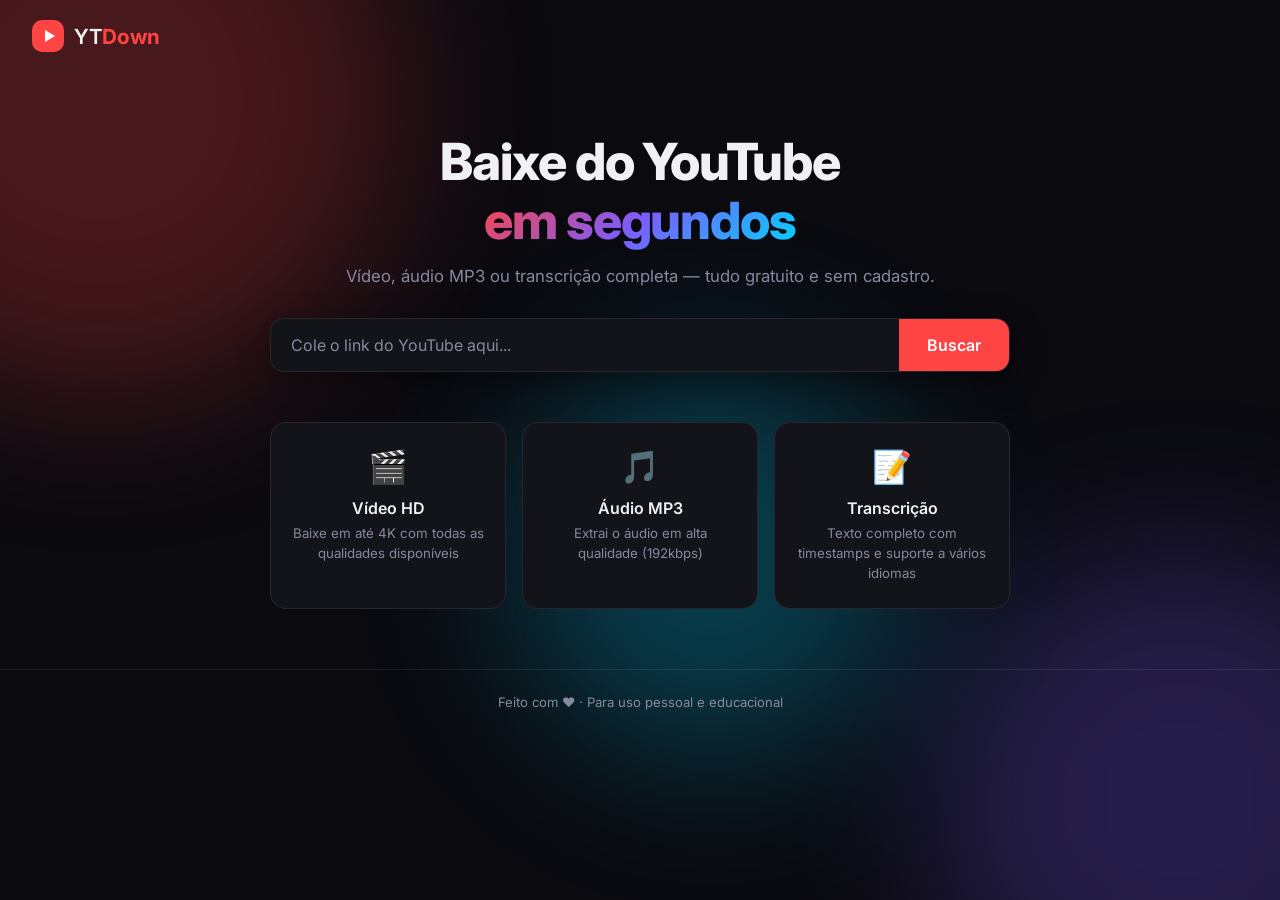
==== frontend/index.html @ 519b7a2e "YT Downloader - deploy inicial para Vercel" ====
<!DOCTYPE html>
<html lang="pt-BR">
<head>
  <meta charset="UTF-8" />
  <meta name="viewport" content="width=device-width, initial-scale=1.0" />
  <title>YT Downloader</title>
  <link rel="stylesheet" href="style.css" />
  <link rel="preconnect" href="https://fonts.googleapis.com" />
  <link href="https://fonts.googleapis.com/css2?family=Inter:wght@400;500;600;700;800&display=swap" rel="stylesheet" />
</head>
<body>
  <div class="bg-blobs">
    <div class="blob blob-1"></div>
    <div class="blob blob-2"></div>
    <div class="blob blob-3"></div>
  </div>

  <header>
    <div class="logo">
      <svg width="32" height="32" viewBox="0 0 32 32" fill="none">
        <rect width="32" height="32" rx="10" fill="#FF4444"/>
        <polygon points="13,10 23,16 13,22" fill="white"/>
      </svg>
      <span>YT<strong>Down</strong></span>
    </div>
  </header>

  <main>
    <section class="hero">
      <h1>Baixe do YouTube<br/><span class="gradient-text">em segundos</span></h1>
      <p class="subtitle">Vídeo, áudio MP3 ou transcrição completa — tudo gratuito e sem cadastro.</p>

      <div class="search-box">
        <input
          type="text"
          id="urlInput"
          placeholder="Cole o link do YouTube aqui..."
          autocomplete="off"
          spellcheck="false"
        />
        <button id="searchBtn" onclick="fetchInfo()">
          <span id="searchBtnText">Buscar</span>
          <svg id="searchSpinner" class="spinner hidden" viewBox="0 0 24 24" fill="none">
            <circle cx="12" cy="12" r="10" stroke="white" stroke-width="3" stroke-dasharray="31.4" stroke-dashoffset="10"/>
          </svg>
        </button>
      </div>
      <p id="urlError" class="error-msg hidden"></p>
    </section>

    <!-- Card de resultado -->
    <section id="resultCard" class="result-card hidden">
      <div class="video-info">
        <img id="thumbnail" src="" alt="thumbnail" />
        <div class="video-meta">
          <h2 id="videoTitle"></h2>
          <p id="videoChannel"></p>
          <p id="videoDuration"></p>
        </div>
      </div>

      <!-- Tabs -->
      <div class="tabs">
        <button class="tab active" data-tab="video" onclick="switchTab('video')">
          <svg viewBox="0 0 20 20" fill="currentColor"><path d="M2 6a2 2 0 012-2h6l2 2h4a2 2 0 012 2v6a2 2 0 01-2 2H4a2 2 0 01-2-2V6z"/></svg>
          Vídeo
        </button>
        <button class="tab" data-tab="audio" onclick="switchTab('audio')">
          <svg viewBox="0 0 20 20" fill="currentColor"><path d="M18 3a1 1 0 00-1.196-.98l-10 2A1 1 0 006 5v9.114A4.369 4.369 0 005 14c-1.657 0-3 .895-3 2s1.343 2 3 2 3-.895 3-2V7.82l8-1.6v5.894A4.37 4.37 0 0015 12c-1.657 0-3 .895-3 2s1.343 2 3 2 3-.895 3-2V3z"/></svg>
          Áudio
        </button>
        <button class="tab" data-tab="transcript" onclick="switchTab('transcript')">
          <svg viewBox="0 0 20 20" fill="currentColor"><path fill-rule="evenodd" d="M4 4a2 2 0 012-2h4.586A2 2 0 0112 2.586L15.414 6A2 2 0 0116 7.414V16a2 2 0 01-2 2H6a2 2 0 01-2-2V4zm2 6a1 1 0 011-1h6a1 1 0 110 2H7a1 1 0 01-1-1zm1 3a1 1 0 100 2h6a1 1 0 100-2H7z" clip-rule="evenodd"/></svg>
          Transcrição
        </button>
      </div>

      <!-- Painel Vídeo -->
      <div id="tab-video" class="tab-panel active">
        <p class="tab-desc">Escolha a qualidade desejada e clique em baixar:</p>
        <div id="formatList" class="format-list"></div>
        <div id="videoProgress" class="progress-wrap hidden">
          <div class="progress-bar-track">
            <div class="progress-bar-fill animated-progress"></div>
          </div>
          <p class="progress-label">Preparando download... isso pode levar alguns segundos ⏳</p>
        </div>
      </div>

      <!-- Painel Áudio -->
      <div id="tab-audio" class="tab-panel">
        <p class="tab-desc">Baixe o áudio do vídeo em <strong>M4A</strong> (compatível com todos os players):</p>
        <button class="btn-download btn-audio" onclick="downloadAudio()">
          <svg viewBox="0 0 20 20" fill="currentColor"><path fill-rule="evenodd" d="M3 17a1 1 0 011-1h12a1 1 0 110 2H4a1 1 0 01-1-1zm3.293-7.707a1 1 0 011.414 0L9 10.586V3a1 1 0 112 0v7.586l1.293-1.293a1 1 0 111.414 1.414l-3 3a1 1 0 01-1.414 0l-3-3a1 1 0 010-1.414z" clip-rule="evenodd"/></svg>
          Baixar Áudio
        </button>
        <div id="audioProgress" class="progress-wrap hidden">
          <div class="progress-bar-track">
            <div class="progress-bar-fill animated-progress"></div>
          </div>
          <p class="progress-label">Extraindo áudio... aguarde ⏳</p>
        </div>
      </div>

      <!-- Painel Transcrição -->
      <div id="tab-transcript" class="tab-panel">
        <p class="tab-desc">Obtenha a transcrição completa do vídeo:</p>
        <button class="btn-download btn-transcript" onclick="fetchTranscript()">
          <svg viewBox="0 0 20 20" fill="currentColor"><path fill-rule="evenodd" d="M3 4a1 1 0 011-1h12a1 1 0 110 2H4a1 1 0 01-1-1zm0 4a1 1 0 011-1h12a1 1 0 110 2H4a1 1 0 01-1-1zm0 4a1 1 0 011-1h7a1 1 0 110 2H4a1 1 0 01-1-1z" clip-rule="evenodd"/></svg>
          Gerar Transcrição
        </button>
        <div id="transcriptLoading" class="progress-wrap hidden">
          <div class="progress-bar-track">
            <div class="progress-bar-fill animated-progress"></div>
          </div>
          <p class="progress-label">Buscando transcrição... ⏳</p>
        </div>
        <div id="transcriptResult" class="transcript-box hidden">
          <div class="transcript-toolbar">
            <span id="transcriptLang" class="lang-badge"></span>
            <div class="transcript-actions">
              <button onclick="toggleTimestamps()" id="btnTimestamps" class="btn-sm">⏱ Com timestamps</button>
              <button onclick="copyTranscript()" class="btn-sm">📋 Copiar</button>
              <button onclick="downloadTranscript()" class="btn-sm">💾 Salvar .txt</button>
            </div>
          </div>
          <div id="transcriptContent" class="transcript-text"></div>
        </div>
      </div>
    </section>

    <section class="features">
      <div class="feature-card">
        <div class="feature-icon">🎬</div>
        <h3>Vídeo HD</h3>
        <p>Baixe em até 4K com todas as qualidades disponíveis</p>
      </div>
      <div class="feature-card">
        <div class="feature-icon">🎵</div>
        <h3>Áudio MP3</h3>
        <p>Extrai o áudio em alta qualidade (192kbps)</p>
      </div>
      <div class="feature-card">
        <div class="feature-icon">📝</div>
        <h3>Transcrição</h3>
        <p>Texto completo com timestamps e suporte a vários idiomas</p>
      </div>
    </section>
  </main>

  <footer>
    <p>Feito com ❤️ · Para uso pessoal e educacional</p>
  </footer>

  <script src="script.js"></script>
</body>
</html>
---- frontend/style.css ----
*, *::before, *::after { box-sizing: border-box; margin: 0; padding: 0; }

:root {
  --bg: #0a0a0f;
  --surface: #13131a;
  --surface2: #1c1c28;
  --border: rgba(255,255,255,0.08);
  --text: #f0f0f5;
  --text-muted: #8888a0;
  --red: #FF4444;
  --red-dark: #cc2222;
  --accent: #7c5cfc;
  --accent2: #00d4ff;
  --green: #22c55e;
  --radius: 16px;
  --shadow: 0 8px 32px rgba(0,0,0,0.4);
}

html { scroll-behavior: smooth; }

body {
  background: var(--bg);
  color: var(--text);
  font-family: 'Inter', system-ui, sans-serif;
  font-size: 16px;
  min-height: 100vh;
  overflow-x: hidden;
}

/* Background blobs */
.bg-blobs { position: fixed; inset: 0; pointer-events: none; z-index: 0; overflow: hidden; }
.blob {
  position: absolute;
  border-radius: 50%;
  filter: blur(80px);
  opacity: 0.25;
}
.blob-1 { width: 600px; height: 600px; background: var(--red); top: -200px; left: -200px; }
.blob-2 { width: 500px; height: 500px; background: var(--accent); bottom: -150px; right: -150px; }
.blob-3 { width: 400px; height: 400px; background: var(--accent2); top: 40%; left: 40%; }

/* Header */
header {
  position: relative;
  z-index: 10;
  padding: 20px 32px;
  display: flex;
  align-items: center;
}
.logo {
  display: flex;
  align-items: center;
  gap: 10px;
  font-size: 1.3rem;
  font-weight: 600;
  color: var(--text);
  text-decoration: none;
}
.logo strong { color: var(--red); }

/* Main */
main {
  position: relative;
  z-index: 10;
  max-width: 780px;
  margin: 0 auto;
  padding: 20px 20px 60px;
}

/* Hero */
.hero {
  text-align: center;
  padding: 40px 0 50px;
}
.hero h1 {
  font-size: clamp(2rem, 5vw, 3.2rem);
  font-weight: 800;
  line-height: 1.15;
  margin-bottom: 16px;
  letter-spacing: -0.02em;
}
.gradient-text {
  background: linear-gradient(135deg, var(--red), var(--accent), var(--accent2));
  -webkit-background-clip: text;
  -webkit-text-fill-color: transparent;
  background-clip: text;
}
.subtitle {
  color: var(--text-muted);
  font-size: 1.05rem;
  margin-bottom: 32px;
}

/* Search box */
.search-box {
  display: flex;
  gap: 0;
  background: var(--surface);
  border: 1.5px solid var(--border);
  border-radius: 14px;
  overflow: hidden;
  transition: border-color 0.2s;
  box-shadow: var(--shadow);
}
.search-box:focus-within { border-color: var(--red); }

.search-box input {
  flex: 1;
  background: transparent;
  border: none;
  outline: none;
  padding: 16px 20px;
  color: var(--text);
  font-size: 1rem;
  font-family: inherit;
}
.search-box input::placeholder { color: var(--text-muted); }

.search-box button {
  background: var(--red);
  border: none;
  padding: 16px 28px;
  color: white;
  font-size: 1rem;
  font-weight: 600;
  cursor: pointer;
  display: flex;
  align-items: center;
  gap: 8px;
  transition: background 0.2s;
  font-family: inherit;
}
.search-box button:hover { background: var(--red-dark); }
.search-box button:disabled { opacity: 0.6; cursor: not-allowed; }

/* Spinner */
.spinner {
  width: 20px;
  height: 20px;
  animation: spin 0.8s linear infinite;
}
@keyframes spin { to { transform: rotate(360deg); } }

.hidden { display: none !important; }

.error-msg {
  color: #ff7070;
  margin-top: 10px;
  font-size: 0.9rem;
}

/* Result card */
.result-card {
  background: var(--surface);
  border: 1.5px solid var(--border);
  border-radius: var(--radius);
  overflow: hidden;
  box-shadow: var(--shadow);
  margin-bottom: 40px;
  animation: slideUp 0.35s ease;
}
@keyframes slideUp {
  from { opacity: 0; transform: translateY(20px); }
  to   { opacity: 1; transform: translateY(0); }
}

/* Video info */
.video-info {
  display: flex;
  gap: 16px;
  padding: 20px;
  border-bottom: 1.5px solid var(--border);
  background: var(--surface2);
}
.video-info img {
  width: 160px;
  height: 90px;
  object-fit: cover;
  border-radius: 10px;
  flex-shrink: 0;
}
.video-meta { overflow: hidden; }
.video-meta h2 {
  font-size: 1rem;
  font-weight: 600;
  line-height: 1.4;
  margin-bottom: 6px;
  display: -webkit-box;
  -webkit-line-clamp: 2;
  -webkit-box-orient: vertical;
  overflow: hidden;
}
.video-meta p {
  font-size: 0.82rem;
  color: var(--text-muted);
  margin-bottom: 2px;
}

/* Tabs */
.tabs {
  display: flex;
  border-bottom: 1.5px solid var(--border);
  background: var(--surface2);
}
.tab {
  flex: 1;
  background: none;
  border: none;
  padding: 14px 12px;
  color: var(--text-muted);
  font-size: 0.88rem;
  font-weight: 500;
  cursor: pointer;
  display: flex;
  align-items: center;
  justify-content: center;
  gap: 6px;
  border-bottom: 2.5px solid transparent;
  transition: all 0.2s;
  font-family: inherit;
}
.tab svg { width: 16px; height: 16px; }
.tab:hover { color: var(--text); background: rgba(255,255,255,0.03); }
.tab.active { color: var(--red); border-bottom-color: var(--red); }

/* Tab panels */
.tab-panel { display: none; padding: 24px; }
.tab-panel.active { display: block; }
.tab-desc { color: var(--text-muted); font-size: 0.9rem; margin-bottom: 18px; }

/* Format list */
.format-list {
  display: flex;
  flex-wrap: wrap;
  gap: 10px;
}
.format-btn {
  background: var(--surface2);
  border: 1.5px solid var(--border);
  border-radius: 10px;
  padding: 10px 18px;
  color: var(--text);
  font-size: 0.9rem;
  font-weight: 500;
  cursor: pointer;
  display: flex;
  align-items: center;
  gap: 8px;
  transition: all 0.2s;
  font-family: inherit;
}
.format-btn:hover { border-color: var(--red); color: var(--red); background: rgba(255,68,68,0.08); }
.format-btn:disabled { opacity: 0.5; cursor: not-allowed; }
.format-badge {
  background: rgba(255,68,68,0.15);
  color: var(--red);
  font-size: 0.72rem;
  font-weight: 700;
  padding: 2px 6px;
  border-radius: 5px;
  text-transform: uppercase;
}

/* Download buttons */
.btn-download {
  display: inline-flex;
  align-items: center;
  gap: 8px;
  border: none;
  border-radius: 10px;
  padding: 12px 24px;
  font-size: 0.95rem;
  font-weight: 600;
  cursor: pointer;
  transition: all 0.2s;
  font-family: inherit;
}
.btn-download svg { width: 18px; height: 18px; }
.btn-download:disabled { opacity: 0.5; cursor: not-allowed; }

.btn-audio { background: linear-gradient(135deg, #7c5cfc, #9b59b6); color: white; }
.btn-audio:hover:not(:disabled) { transform: translateY(-1px); box-shadow: 0 4px 20px rgba(124,92,252,0.4); }

.btn-transcript { background: linear-gradient(135deg, #00b894, #00d4ff); color: #0a0a0f; }
.btn-transcript:hover:not(:disabled) { transform: translateY(-1px); box-shadow: 0 4px 20px rgba(0,212,255,0.3); }

/* Progress */
.progress-wrap { margin-top: 18px; }
.progress-bar-track {
  width: 100%;
  height: 6px;
  background: var(--surface2);
  border-radius: 99px;
  overflow: hidden;
}
.progress-bar-fill {
  height: 100%;
  border-radius: 99px;
  background: linear-gradient(90deg, var(--red), var(--accent));
}
.animated-progress {
  animation: indeterminate 1.5s ease-in-out infinite;
  width: 40%;
}
@keyframes indeterminate {
  0%   { transform: translateX(-100%); }
  100% { transform: translateX(350%); }
}
.progress-label { font-size: 0.82rem; color: var(--text-muted); margin-top: 8px; }

/* Transcript */
.transcript-box { margin-top: 16px; }
.transcript-toolbar {
  display: flex;
  align-items: center;
  justify-content: space-between;
  flex-wrap: wrap;
  gap: 10px;
  margin-bottom: 12px;
}
.lang-badge {
  background: rgba(0,212,255,0.15);
  color: var(--accent2);
  font-size: 0.78rem;
  font-weight: 600;
  padding: 4px 10px;
  border-radius: 99px;
  text-transform: uppercase;
}
.transcript-actions { display: flex; gap: 8px; flex-wrap: wrap; }
.btn-sm {
  background: var(--surface2);
  border: 1.5px solid var(--border);
  border-radius: 8px;
  padding: 6px 12px;
  color: var(--text-muted);
  font-size: 0.8rem;
  cursor: pointer;
  transition: all 0.2s;
  font-family: inherit;
}
.btn-sm:hover { border-color: var(--accent2); color: var(--accent2); }
.btn-sm.active { background: rgba(0,212,255,0.1); border-color: var(--accent2); color: var(--accent2); }

.transcript-text {
  background: var(--surface2);
  border: 1.5px solid var(--border);
  border-radius: 12px;
  padding: 16px 20px;
  max-height: 400px;
  overflow-y: auto;
  font-size: 0.88rem;
  line-height: 1.8;
  color: #c0c0d0;
  white-space: pre-wrap;
  word-break: break-word;
}
.transcript-text::-webkit-scrollbar { width: 6px; }
.transcript-text::-webkit-scrollbar-track { background: transparent; }
.transcript-text::-webkit-scrollbar-thumb { background: var(--border); border-radius: 99px; }

.timestamp-line { color: var(--accent2); font-weight: 600; font-size: 0.8em; margin-right: 6px; }

/* Features section */
.features {
  display: grid;
  grid-template-columns: repeat(auto-fit, minmax(200px, 1fr));
  gap: 16px;
  margin-top: 0;
}
.feature-card {
  background: var(--surface);
  border: 1.5px solid var(--border);
  border-radius: var(--radius);
  padding: 24px 20px;
  text-align: center;
  transition: border-color 0.2s, transform 0.2s;
}
.feature-card:hover { border-color: rgba(255,255,255,0.15); transform: translateY(-2px); }
.feature-icon { font-size: 2rem; margin-bottom: 12px; }
.feature-card h3 { font-size: 1rem; font-weight: 600; margin-bottom: 6px; }
.feature-card p { font-size: 0.83rem; color: var(--text-muted); line-height: 1.5; }

/* Footer */
footer {
  position: relative;
  z-index: 10;
  text-align: center;
  padding: 24px;
  color: var(--text-muted);
  font-size: 0.82rem;
  border-top: 1px solid var(--border);
}

/* Responsive */
@media (max-width: 520px) {
  .video-info { flex-direction: column; }
  .video-info img { width: 100%; height: 180px; }
  .tabs { font-size: 0.78rem; }
  .tab { padding: 12px 8px; }
}
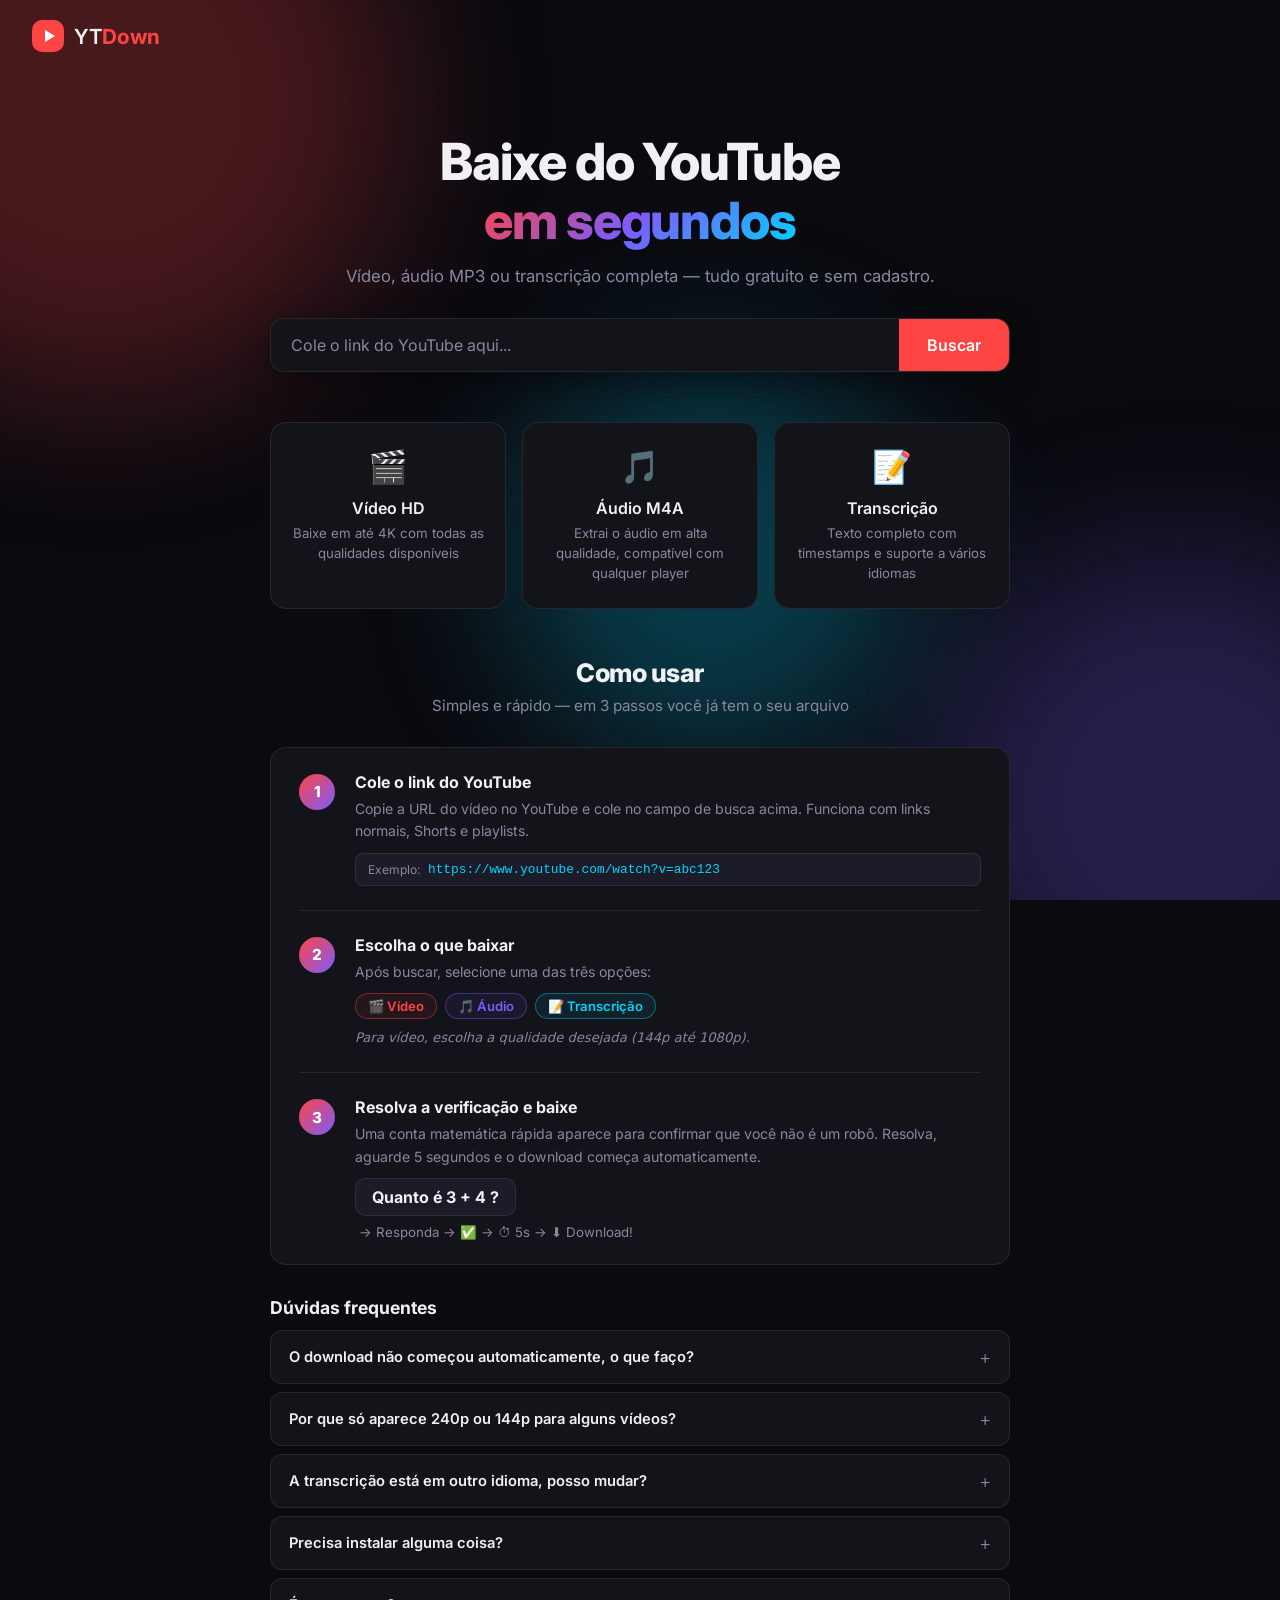
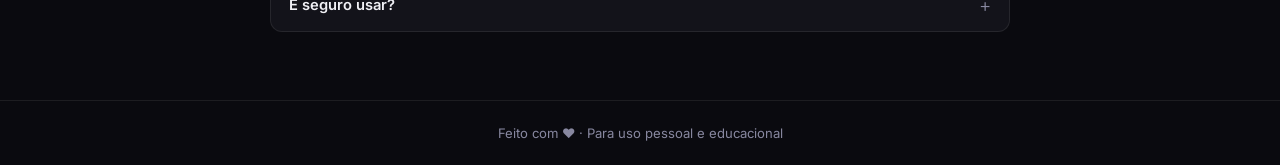
==== commit a12beedf: "Adiciona seção tutorial e FAQ para usuários do site" ====
--- a/frontend/index.html
+++ b/frontend/index.html
@@ -129,6 +129,7 @@
       </div>
     </section>
 
+    <!-- Cards de recursos -->
     <section class="features">
       <div class="feature-card">
         <div class="feature-icon">🎬</div>
@@ -137,8 +138,8 @@
       </div>
       <div class="feature-card">
         <div class="feature-icon">🎵</div>
-        <h3>Áudio MP3</h3>
-        <p>Extrai o áudio em alta qualidade (192kbps)</p>
+        <h3>Áudio M4A</h3>
+        <p>Extrai o áudio em alta qualidade, compatível com qualquer player</p>
       </div>
       <div class="feature-card">
         <div class="feature-icon">📝</div>
@@ -146,12 +147,167 @@
         <p>Texto completo com timestamps e suporte a vários idiomas</p>
       </div>
     </section>
+
+    <!-- Tutorial -->
+    <section class="tutorial">
+      <div class="tutorial-header">
+        <h2>Como usar</h2>
+        <p>Simples e rápido — em 3 passos você já tem o seu arquivo</p>
+      </div>
+
+      <div class="steps">
+
+        <div class="step">
+          <div class="step-num">1</div>
+          <div class="step-body">
+            <h4>Cole o link do YouTube</h4>
+            <p>Copie a URL do vídeo no YouTube e cole no campo de busca acima. Funciona com links normais, Shorts e playlists.</p>
+            <div class="step-example">
+              <span class="step-example-label">Exemplo:</span>
+              <code>https://www.youtube.com/watch?v=abc123</code>
+            </div>
+          </div>
+        </div>
+
+        <div class="step-divider"></div>
+
+        <div class="step">
+          <div class="step-num">2</div>
+          <div class="step-body">
+            <h4>Escolha o que baixar</h4>
+            <p>Após buscar, selecione uma das três opções:</p>
+            <div class="step-options">
+              <span class="step-tag tag-video">🎬 Vídeo</span>
+              <span class="step-tag tag-audio">🎵 Áudio</span>
+              <span class="step-tag tag-transcript">📝 Transcrição</span>
+            </div>
+            <p class="step-note">Para vídeo, escolha a qualidade desejada (144p até 1080p).</p>
+          </div>
+        </div>
+
+        <div class="step-divider"></div>
+
+        <div class="step">
+          <div class="step-num">3</div>
+          <div class="step-body">
+            <h4>Resolva a verificação e baixe</h4>
+            <p>Uma conta matemática rápida aparece para confirmar que você não é um robô. Resolva, aguarde 5 segundos e o download começa automaticamente.</p>
+            <div class="step-captcha-demo">
+              <div class="demo-question">Quanto é 3 + 4 ?</div>
+              <div class="demo-arrow">→ Responda → ✅ → ⏱ 5s → ⬇️ Download!</div>
+            </div>
+          </div>
+        </div>
+
+      </div>
+
+      <!-- FAQ -->
+      <div class="faq">
+        <h3>Dúvidas frequentes</h3>
+
+        <details class="faq-item">
+          <summary>O download não começou automaticamente, o que faço?</summary>
+          <p>Alguns navegadores bloqueiam popups. Clique no botão <strong>"Baixar novamente"</strong> que aparece após o contador, ou permita popups para este site nas configurações do navegador.</p>
+        </details>
+
+        <details class="faq-item">
+          <summary>Por que só aparece 240p ou 144p para alguns vídeos?</summary>
+          <p>O YouTube disponibiliza qualidades diferentes por vídeo. Vídeos mais antigos ou com restrições podem ter apenas resoluções menores disponíveis.</p>
+        </details>
+
+        <details class="faq-item">
+          <summary>A transcrição está em outro idioma, posso mudar?</summary>
+          <p>O site tenta buscar Português primeiro, depois Inglês, depois qualquer idioma disponível. Se o vídeo não tiver legenda no idioma desejado, será exibida a disponível. Nem todos os vídeos possuem transcrição.</p>
+        </details>
+
+        <details class="faq-item">
+          <summary>Precisa instalar alguma coisa?</summary>
+          <p>Não! Tudo funciona direto no navegador, sem instalar extensões ou aplicativos. Basta acessar o site.</p>
+        </details>
+
+        <details class="faq-item">
+          <summary>É seguro usar?</summary>
+          <p>Sim. O site não armazena seus dados, não pede login e não salva os vídeos no servidor. O download vai direto para o seu dispositivo. Use apenas para fins pessoais e educacionais, respeitando os direitos autorais.</p>
+        </details>
+      </div>
+    </section>
   </main>
 
   <footer>
     <p>Feito com ❤️ · Para uso pessoal e educacional</p>
   </footer>
 
+  <!-- Modal de verificação -->
+  <div id="downloadModal" class="modal-overlay hidden" onclick="handleOverlayClick(event)">
+    <div class="modal-card">
+      <button class="modal-close" onclick="closeModal()">✕</button>
+
+      <!-- Etapa 1: Math CAPTCHA -->
+      <div id="stepCaptcha">
+        <div class="modal-icon">🧮</div>
+        <h3 class="modal-title">Verificação rápida</h3>
+        <p class="modal-desc">Resolva a conta abaixo para liberar o download.</p>
+
+        <div class="math-captcha">
+          <div class="math-question" id="mathQuestion">?</div>
+          <div class="math-input-row">
+            <input
+              type="number"
+              id="mathAnswer"
+              class="math-input"
+              placeholder="Sua resposta"
+              autocomplete="off"
+              inputmode="numeric"
+              onkeydown="if(event.key==='Enter') checkMathAnswer()"
+            />
+            <button class="math-confirm-btn" onclick="checkMathAnswer()">
+              Confirmar →
+            </button>
+          </div>
+          <p id="mathError" class="math-error hidden">❌ Resposta incorreta. Tente novamente!</p>
+        </div>
+      </div>
+
+      <!-- Etapa 2: Countdown -->
+      <div id="stepCountdown" class="hidden">
+        <div class="modal-icon">✅</div>
+        <h3 class="modal-title">Verificado!</h3>
+        <p class="modal-desc">Seu download começa em:</p>
+        <div class="countdown-wrap">
+          <div class="countdown-ring-wrap">
+            <svg class="countdown-svg" viewBox="0 0 100 100">
+              <circle cx="50" cy="50" r="40" fill="none" stroke="rgba(255,255,255,0.08)" stroke-width="8"/>
+              <circle id="countdownRing" cx="50" cy="50" r="40" fill="none"
+                      stroke="url(#ringGrad)" stroke-width="8"
+                      stroke-dasharray="251.2" stroke-dashoffset="0"
+                      stroke-linecap="round"
+                      transform="rotate(-90 50 50)"/>
+              <defs>
+                <linearGradient id="ringGrad" x1="0%" y1="0%" x2="100%" y2="0%">
+                  <stop offset="0%" stop-color="#FF4444"/>
+                  <stop offset="100%" stop-color="#7c5cfc"/>
+                </linearGradient>
+              </defs>
+            </svg>
+            <span id="countdownNumber" class="countdown-number">5</span>
+          </div>
+          <p class="countdown-label">segundos</p>
+        </div>
+      </div>
+
+      <!-- Etapa 3: Pronto -->
+      <div id="stepDone" class="hidden">
+        <div class="modal-icon">⬇️</div>
+        <h3 class="modal-title">Pronto para baixar!</h3>
+        <p class="modal-desc">Seu download foi iniciado. Se não começar automaticamente, clique abaixo.</p>
+        <button class="btn-download-now" onclick="retryDownload()">
+          Baixar novamente
+        </button>
+        <button class="btn-close-modal" onclick="closeModal()">Fechar</button>
+      </div>
+    </div>
+  </div>
+
   <script src="script.js"></script>
 </body>
 </html>
--- a/frontend/style.css
+++ b/frontend/style.css
@@ -381,6 +381,201 @@
 .feature-card h3 { font-size: 1rem; font-weight: 600; margin-bottom: 6px; }
 .feature-card p { font-size: 0.83rem; color: var(--text-muted); line-height: 1.5; }
 
+/* ─── Tutorial ──────────────────────────────────────────────────────────────── */
+.tutorial {
+  margin-top: 48px;
+}
+
+.tutorial-header {
+  text-align: center;
+  margin-bottom: 32px;
+}
+.tutorial-header h2 {
+  font-size: 1.6rem;
+  font-weight: 800;
+  margin-bottom: 8px;
+  letter-spacing: -0.02em;
+}
+.tutorial-header p {
+  color: var(--text-muted);
+  font-size: 0.95rem;
+}
+
+/* Steps */
+.steps {
+  background: var(--surface);
+  border: 1.5px solid var(--border);
+  border-radius: var(--radius);
+  overflow: hidden;
+  margin-bottom: 32px;
+}
+
+.step {
+  display: flex;
+  gap: 20px;
+  padding: 24px 28px;
+  align-items: flex-start;
+}
+
+.step-divider {
+  height: 1px;
+  background: var(--border);
+  margin: 0 28px;
+}
+
+.step-num {
+  flex-shrink: 0;
+  width: 36px;
+  height: 36px;
+  border-radius: 50%;
+  background: linear-gradient(135deg, var(--red), var(--accent));
+  color: white;
+  font-size: 0.95rem;
+  font-weight: 800;
+  display: flex;
+  align-items: center;
+  justify-content: center;
+  margin-top: 2px;
+}
+
+.step-body h4 {
+  font-size: 1rem;
+  font-weight: 700;
+  margin-bottom: 6px;
+}
+.step-body p {
+  color: var(--text-muted);
+  font-size: 0.88rem;
+  line-height: 1.6;
+  margin-bottom: 10px;
+}
+.step-body p:last-child { margin-bottom: 0; }
+
+.step-example {
+  display: flex;
+  align-items: center;
+  gap: 8px;
+  background: var(--surface2);
+  border: 1px solid var(--border);
+  border-radius: 8px;
+  padding: 8px 12px;
+  margin-top: 8px;
+}
+.step-example-label {
+  font-size: 0.75rem;
+  color: var(--text-muted);
+  white-space: nowrap;
+}
+.step-example code {
+  font-size: 0.8rem;
+  color: var(--accent2);
+  font-family: 'Courier New', monospace;
+  word-break: break-all;
+}
+
+.step-options {
+  display: flex;
+  flex-wrap: wrap;
+  gap: 8px;
+  margin: 10px 0 8px;
+}
+.step-tag {
+  font-size: 0.82rem;
+  font-weight: 600;
+  padding: 4px 12px;
+  border-radius: 99px;
+  border: 1.5px solid;
+}
+.tag-video    { color: var(--red);    border-color: rgba(255,68,68,0.4);    background: rgba(255,68,68,0.08); }
+.tag-audio    { color: var(--accent); border-color: rgba(124,92,252,0.4);   background: rgba(124,92,252,0.08); }
+.tag-transcript { color: var(--accent2); border-color: rgba(0,212,255,0.4); background: rgba(0,212,255,0.08); }
+
+.step-note {
+  font-size: 0.82rem !important;
+  color: var(--text-muted);
+  font-style: italic;
+}
+
+.step-captcha-demo {
+  margin-top: 10px;
+  display: flex;
+  flex-direction: column;
+  gap: 8px;
+}
+.demo-question {
+  display: inline-block;
+  background: var(--surface2);
+  border: 1.5px solid var(--border);
+  border-radius: 10px;
+  padding: 8px 16px;
+  font-weight: 700;
+  font-size: 1rem;
+  color: var(--text);
+  width: fit-content;
+}
+.demo-arrow {
+  font-size: 0.83rem;
+  color: var(--text-muted);
+  padding-left: 4px;
+}
+
+/* FAQ */
+.faq {
+  margin-top: 8px;
+}
+.faq h3 {
+  font-size: 1.1rem;
+  font-weight: 700;
+  margin-bottom: 12px;
+}
+
+.faq-item {
+  background: var(--surface);
+  border: 1.5px solid var(--border);
+  border-radius: 12px;
+  margin-bottom: 8px;
+  overflow: hidden;
+  transition: border-color 0.2s;
+}
+.faq-item:hover { border-color: rgba(255,255,255,0.15); }
+.faq-item[open] { border-color: var(--red); }
+
+.faq-item summary {
+  padding: 14px 18px;
+  font-size: 0.92rem;
+  font-weight: 600;
+  cursor: pointer;
+  list-style: none;
+  display: flex;
+  justify-content: space-between;
+  align-items: center;
+  gap: 12px;
+  user-select: none;
+}
+.faq-item summary::-webkit-details-marker { display: none; }
+.faq-item summary::after {
+  content: "+";
+  font-size: 1.2rem;
+  font-weight: 300;
+  color: var(--text-muted);
+  flex-shrink: 0;
+  transition: transform 0.2s;
+}
+.faq-item[open] summary::after {
+  content: "−";
+  color: var(--red);
+}
+
+.faq-item p {
+  padding: 0 18px 14px;
+  font-size: 0.87rem;
+  color: var(--text-muted);
+  line-height: 1.65;
+  border-top: 1px solid var(--border);
+  padding-top: 12px;
+}
+.faq-item p strong { color: var(--text); }
+
 /* Footer */
 footer {
   position: relative;
@@ -392,6 +587,197 @@
   border-top: 1px solid var(--border);
 }
 
+/* ─── Modal de verificação ─────────────────────────────────────────────────── */
+.modal-overlay {
+  position: fixed;
+  inset: 0;
+  background: rgba(0, 0, 0, 0.75);
+  backdrop-filter: blur(6px);
+  -webkit-backdrop-filter: blur(6px);
+  z-index: 1000;
+  display: flex;
+  align-items: center;
+  justify-content: center;
+  padding: 20px;
+  animation: fadeIn 0.2s ease;
+}
+@keyframes fadeIn { from { opacity: 0; } to { opacity: 1; } }
+
+.modal-card {
+  background: var(--surface);
+  border: 1.5px solid var(--border);
+  border-radius: 20px;
+  padding: 36px 32px;
+  width: 100%;
+  max-width: 420px;
+  position: relative;
+  text-align: center;
+  box-shadow: 0 24px 64px rgba(0, 0, 0, 0.6);
+  animation: slideUp 0.25s ease;
+}
+
+.modal-close {
+  position: absolute;
+  top: 14px;
+  right: 16px;
+  background: none;
+  border: none;
+  color: var(--text-muted);
+  font-size: 1.1rem;
+  cursor: pointer;
+  line-height: 1;
+  padding: 4px 6px;
+  border-radius: 6px;
+  transition: color 0.2s, background 0.2s;
+}
+.modal-close:hover { color: var(--text); background: rgba(255,255,255,0.06); }
+
+.modal-icon { font-size: 2.4rem; margin-bottom: 10px; }
+.modal-title { font-size: 1.2rem; font-weight: 700; margin-bottom: 8px; }
+.modal-desc { color: var(--text-muted); font-size: 0.9rem; margin-bottom: 22px; line-height: 1.5; }
+
+/* Math CAPTCHA */
+.math-captcha {
+  margin-top: 4px;
+}
+
+.math-question {
+  font-size: 2rem;
+  font-weight: 800;
+  text-align: center;
+  padding: 18px 24px;
+  background: var(--surface2);
+  border: 1.5px solid var(--border);
+  border-radius: 14px;
+  margin-bottom: 14px;
+  letter-spacing: 0.04em;
+  color: var(--text);
+  font-variant-numeric: tabular-nums;
+  user-select: none;
+}
+
+.math-input-row {
+  display: flex;
+  gap: 10px;
+}
+
+.math-input {
+  flex: 1;
+  background: var(--surface2);
+  border: 1.5px solid var(--border);
+  border-radius: 10px;
+  padding: 12px 16px;
+  color: var(--text);
+  font-size: 1.1rem;
+  font-weight: 600;
+  font-family: inherit;
+  outline: none;
+  text-align: center;
+  transition: border-color 0.2s;
+  /* Remove setas do input number */
+  -moz-appearance: textfield;
+}
+.math-input::-webkit-outer-spin-button,
+.math-input::-webkit-inner-spin-button { -webkit-appearance: none; margin: 0; }
+.math-input:focus { border-color: var(--accent2); }
+.math-input.shake {
+  animation: shake 0.4s ease;
+  border-color: #ff4444 !important;
+}
+@keyframes shake {
+  0%, 100% { transform: translateX(0); }
+  20%       { transform: translateX(-8px); }
+  40%       { transform: translateX(8px); }
+  60%       { transform: translateX(-5px); }
+  80%       { transform: translateX(5px); }
+}
+
+.math-confirm-btn {
+  background: linear-gradient(135deg, var(--red), var(--accent));
+  color: white;
+  border: none;
+  border-radius: 10px;
+  padding: 12px 18px;
+  font-size: 0.95rem;
+  font-weight: 700;
+  cursor: pointer;
+  white-space: nowrap;
+  transition: opacity 0.2s, transform 0.2s;
+  font-family: inherit;
+}
+.math-confirm-btn:hover { opacity: 0.88; transform: translateY(-1px); }
+.math-confirm-btn:active { transform: translateY(0); }
+
+.math-error {
+  color: #ff7070;
+  font-size: 0.85rem;
+  margin-top: 10px;
+  text-align: center;
+}
+
+/* Countdown */
+.countdown-wrap {
+  display: flex;
+  flex-direction: column;
+  align-items: center;
+  gap: 8px;
+  margin: 8px 0 4px;
+}
+.countdown-ring-wrap {
+  position: relative;
+  width: 110px;
+  height: 110px;
+}
+.countdown-svg { width: 110px; height: 110px; }
+.countdown-number {
+  position: absolute;
+  inset: 0;
+  display: flex;
+  align-items: center;
+  justify-content: center;
+  font-size: 2.4rem;
+  font-weight: 800;
+  color: var(--text);
+}
+.countdown-label { color: var(--text-muted); font-size: 0.85rem; margin-top: 2px; }
+
+/* Botões do modal */
+.btn-download-now {
+  display: inline-flex;
+  align-items: center;
+  justify-content: center;
+  gap: 8px;
+  background: linear-gradient(135deg, var(--red), var(--accent));
+  color: white;
+  border: none;
+  border-radius: 12px;
+  padding: 13px 32px;
+  font-size: 1rem;
+  font-weight: 700;
+  cursor: pointer;
+  width: 100%;
+  margin-top: 8px;
+  transition: opacity 0.2s, transform 0.2s;
+  font-family: inherit;
+}
+.btn-download-now:hover { opacity: 0.9; transform: translateY(-1px); }
+
+.btn-close-modal {
+  display: inline-block;
+  background: none;
+  border: 1.5px solid var(--border);
+  border-radius: 10px;
+  padding: 10px 24px;
+  color: var(--text-muted);
+  font-size: 0.88rem;
+  cursor: pointer;
+  width: 100%;
+  margin-top: 10px;
+  transition: border-color 0.2s, color 0.2s;
+  font-family: inherit;
+}
+.btn-close-modal:hover { border-color: rgba(255,255,255,0.2); color: var(--text); }
+
 /* Responsive */
 @media (max-width: 520px) {
   .video-info { flex-direction: column; }
